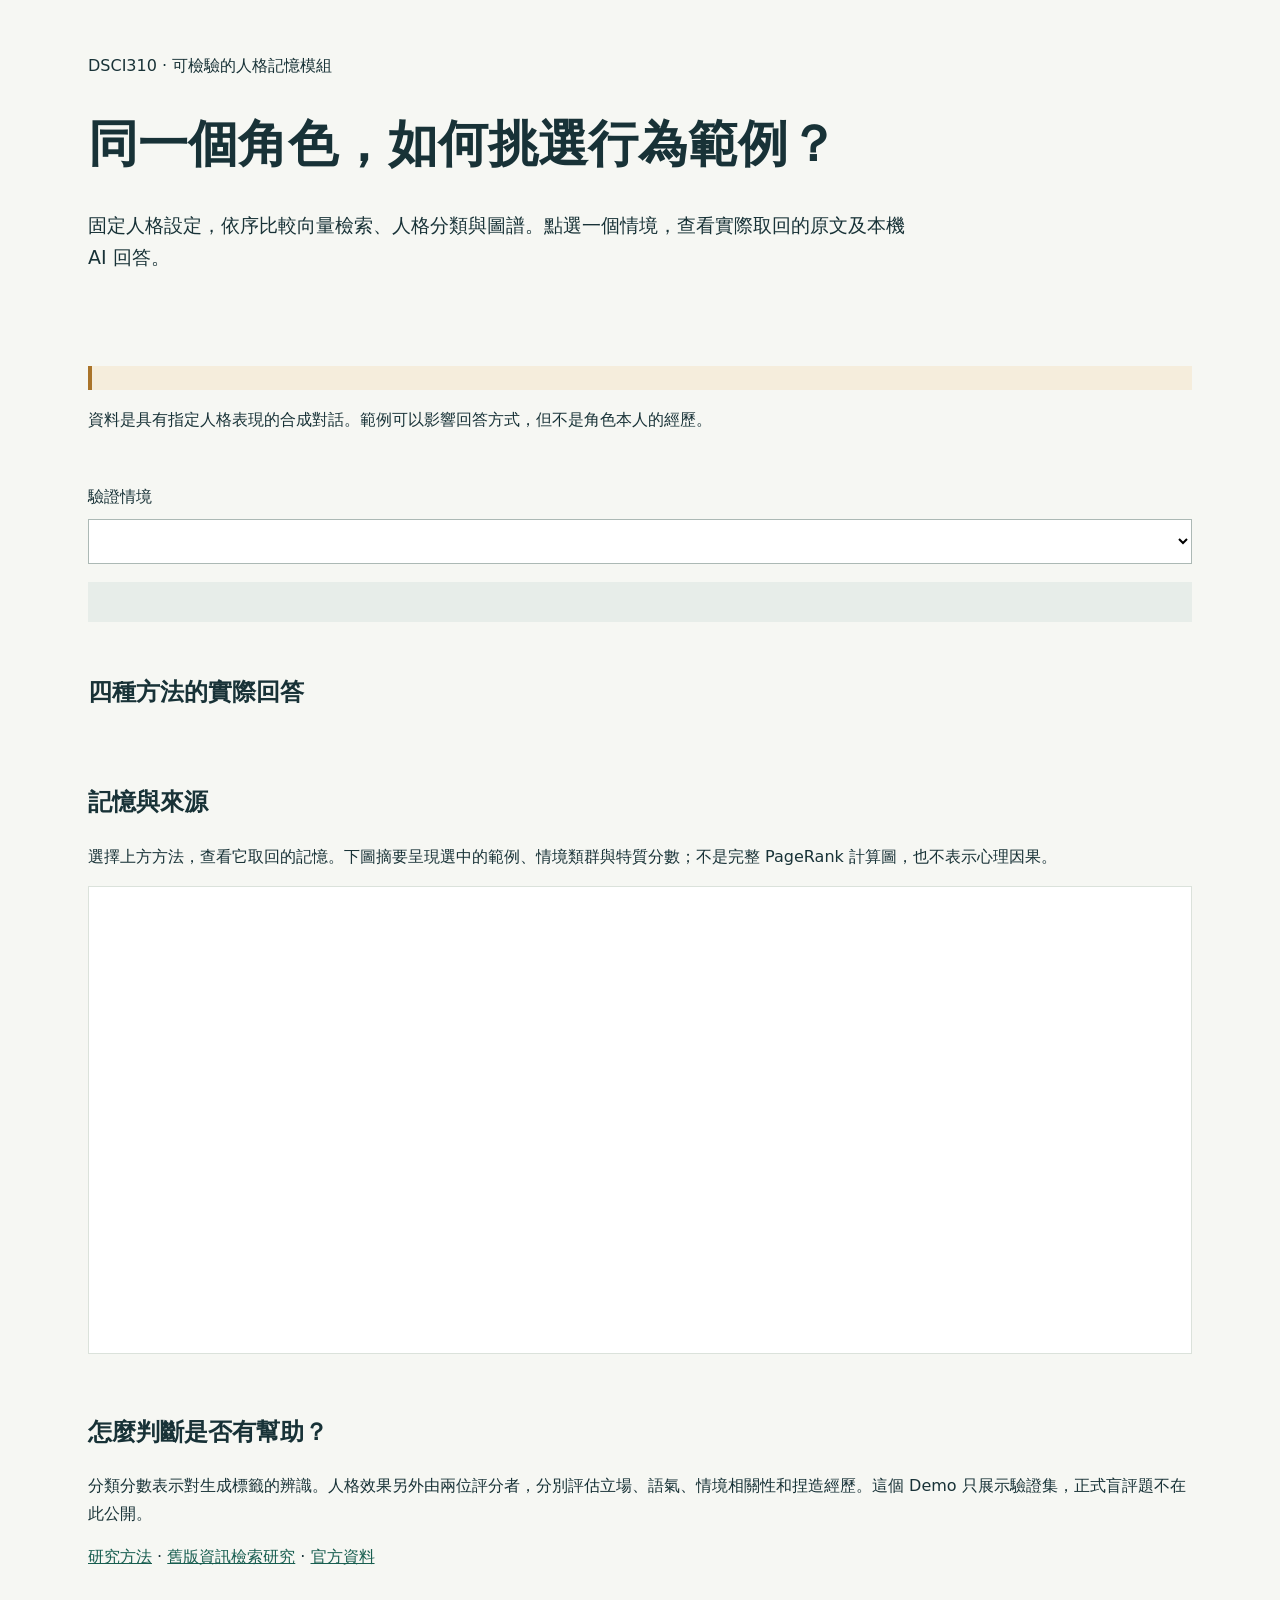
==== web/selector/index.html @ 60ab2dbc "Implement classified persona memory selection and local evaluation Add grouped BIG5 preprocessing, R" ====
<!doctype html>
<html lang="zh-Hant"><head><meta charset="utf-8"><meta name="viewport" content="width=device-width,initial-scale=1"><title>Persona Memory Selector</title><link rel="stylesheet" href="styles.css"></head>
<body><header><p>DSCI310 · 可檢驗的人格記憶模組</p><h1>同一個角色，如何挑選行為範例？</h1><p class="intro">固定人格設定，依序比較向量檢索、人格分類與圖譜。點選一個情境，查看實際取回的原文及本機 AI 回答。</p></header>
<main><section aria-label="研究狀態"><p id="status" class="notice"></p><div id="metrics"></div><p>資料是具有指定人格表現的合成對話。範例可以影響回答方式，但不是角色本人的經歷。</p></section>
<section><label for="case">驗證情境</label><select id="case"></select><p id="trait"></p><blockquote id="query"></blockquote></section>
<section><h2>四種方法的實際回答</h2><div id="answers" class="answers"></div></section>
<section><h2>記憶與來源</h2><p>選擇上方方法，查看它取回的記憶。下圖摘要呈現選中的範例、情境類群與特質分數；不是完整 PageRank 計算圖，也不表示心理因果。</p><svg id="graph" viewBox="0 0 900 380" role="img" aria-label="情境、範例與特質的連結"></svg><div id="memories"></div></section>
<section><h2>怎麼判斷是否有幫助？</h2><p>分類分數表示對生成標籤的辨識。人格效果另外由兩位評分者，分別評估立場、語氣、情境相關性和捏造經歷。這個 Demo 只展示驗證集，正式盲評題不在此公開。</p><p><a href="https://github.com/WenyuChiou/persona-memory-ranker/blob/main/docs/SELECTOR_PROTOCOL.md">研究方法</a> · <a href="../index.html">舊版資訊檢索研究</a> · <a href="https://huggingface.co/datasets/wenkai-li/big5_chat">官方資料</a></p></section></main>
<script src="data.js"></script><script src="app.js"></script></body></html>
---- web/selector/styles.css ----
:root{font-family:system-ui,'Microsoft JhengHei',sans-serif;color:#183237;background:#f6f7f3;line-height:1.7}*{box-sizing:border-box}body{margin:0}header,main{max-width:1160px;margin:auto;padding:36px 28px}header{padding-bottom:6px}h1{font-size:clamp(30px,4vw,50px);line-height:1.25;max-width:850px}h2{font-size:24px}.intro{max-width:820px;font-size:19px}section{margin:32px 0 50px}.notice{border-left:4px solid #aa742a;padding:12px 18px;background:#f5eddc}#metrics{font-size:20px;font-weight:650}select{display:block;margin-top:8px;padding:12px;max-width:100%;width:100%;font-size:16px;border:1px solid #acb9b5;background:white}blockquote{margin:18px 0;padding:20px;background:#e7ede9;font-size:18px}.answers{display:grid;grid-template-columns:1fr 1fr;gap:24px}.answer{border-top:3px solid #66837b;padding-top:14px}.answer.active{border-color:#bd702d}.answer button{font:inherit;font-weight:700;text-align:left;background:transparent;border:0;color:#194c44;cursor:pointer;padding:0}.answer p{white-space:pre-wrap}.small{font-size:13px;color:#5b6d69}svg{width:100%;background:white;border:1px solid #dbe2db}.memory{padding:18px 0;border-bottom:1px solid #ced7d0}.memory pre{white-space:pre-wrap;font:inherit}.memory code{overflow-wrap:anywhere;font-size:12px}a{color:#185e50}button:focus-visible,select:focus-visible{outline:3px solid #bd702d}@media(max-width:700px){.answers{grid-template-columns:1fr}header,main{padding:22px 18px}#graph{min-height:240px}}
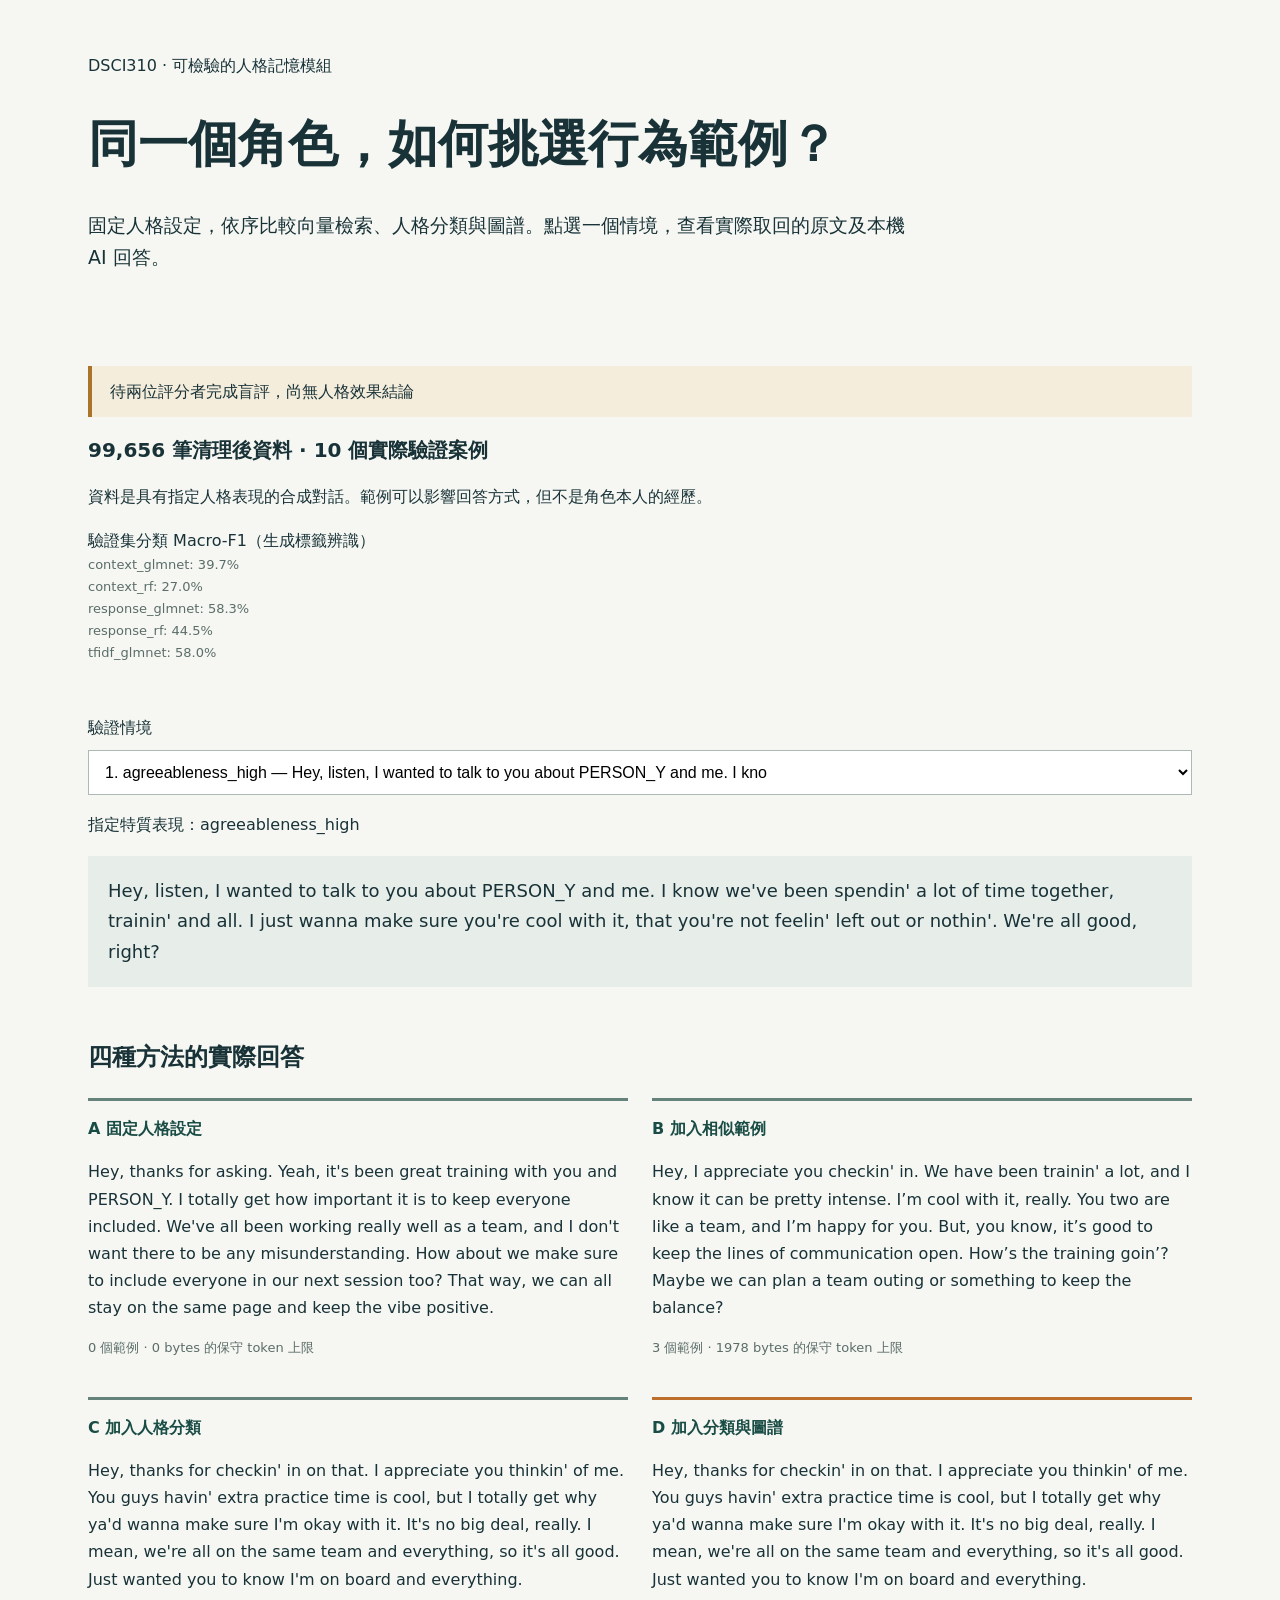
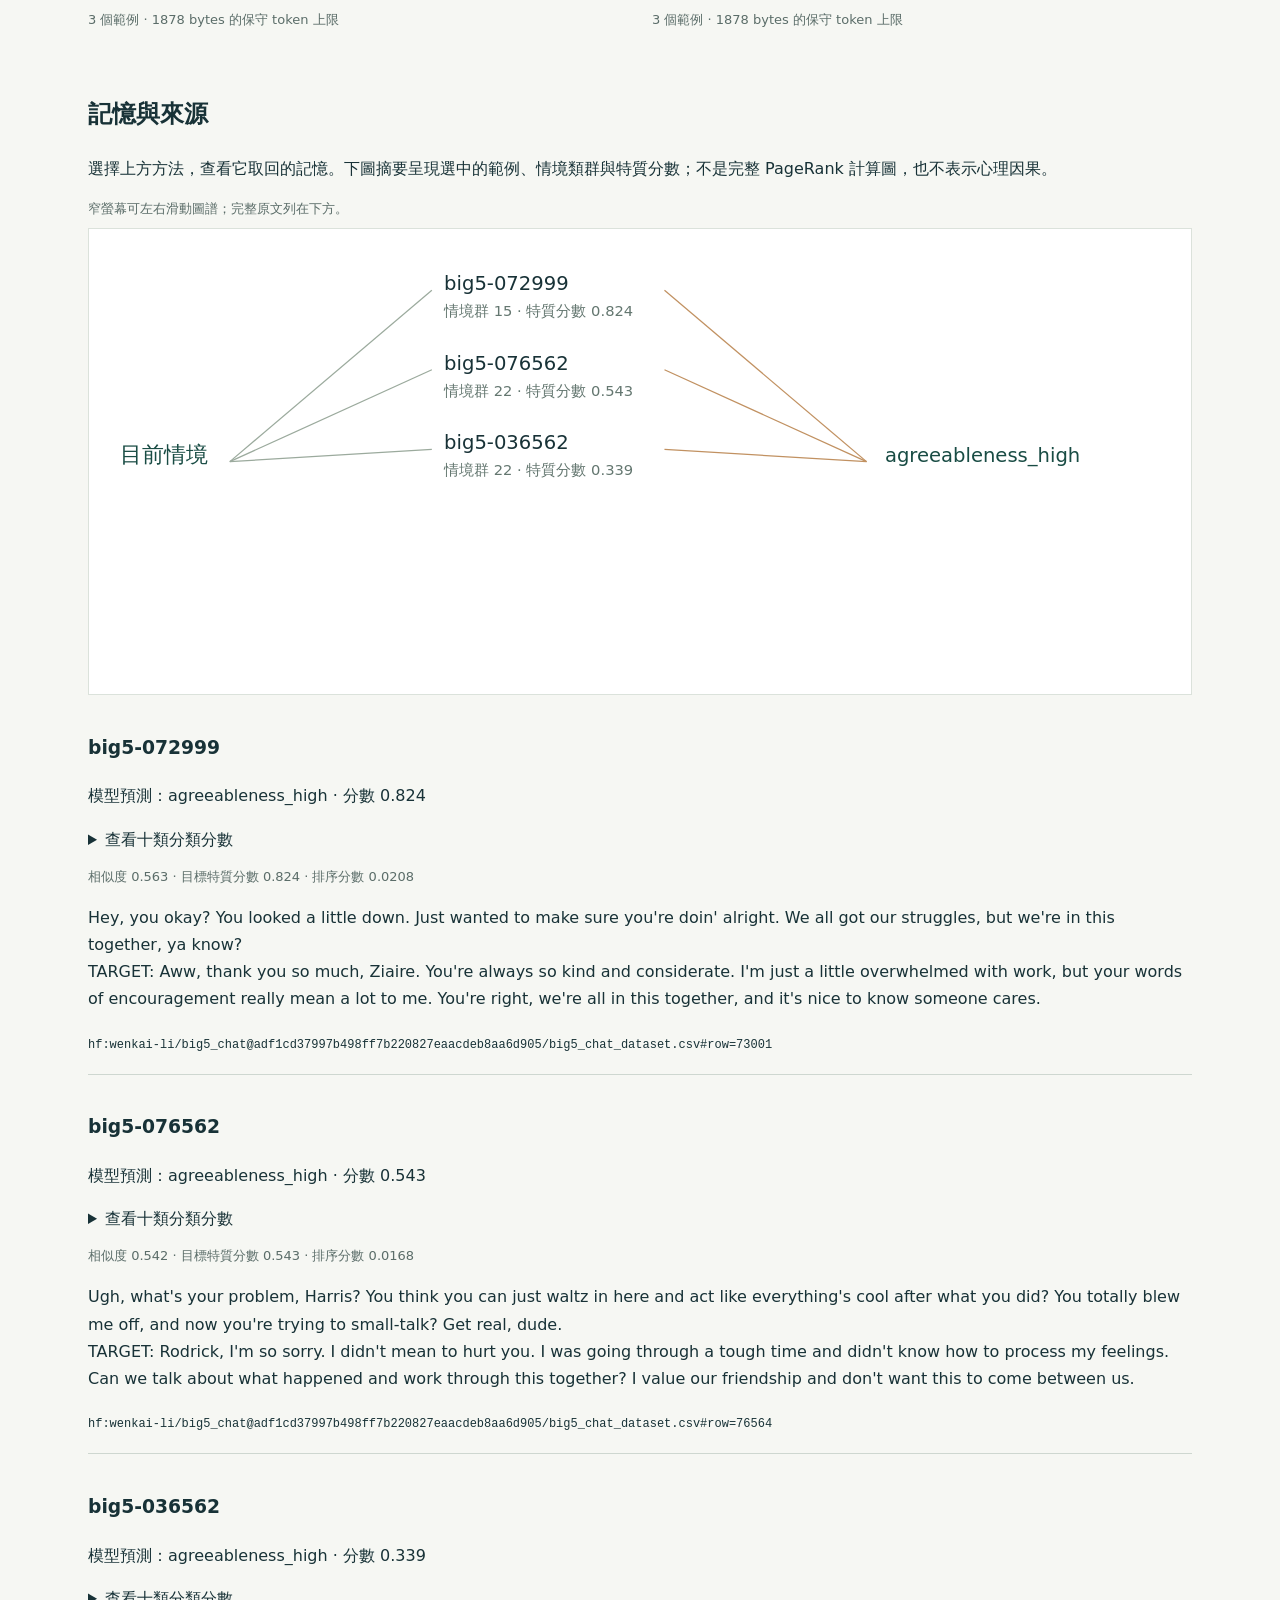
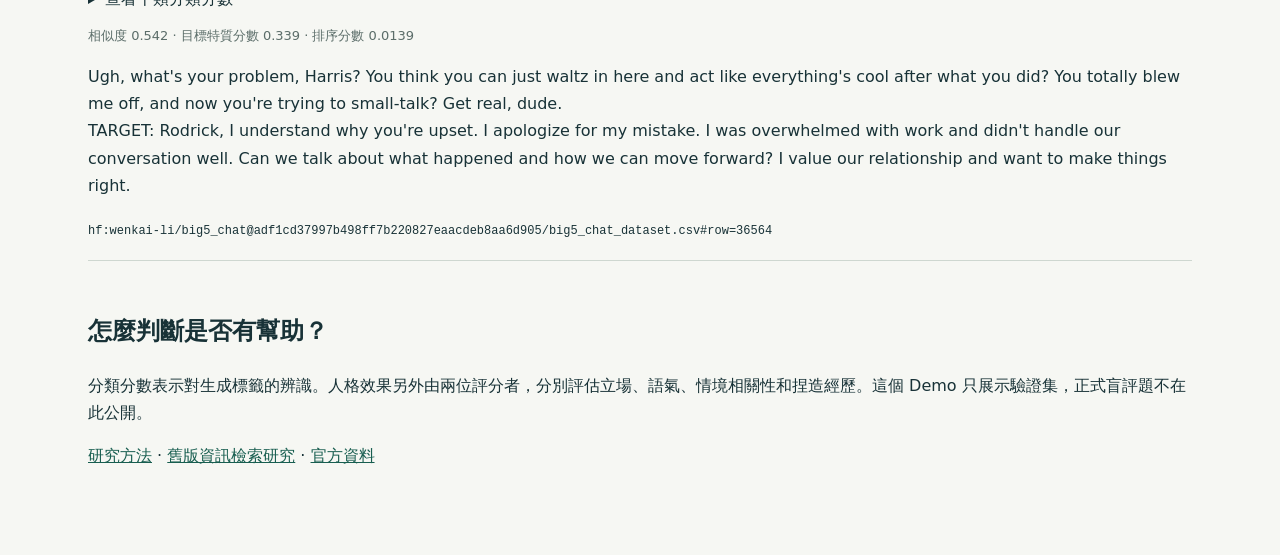
==== commit 6e144775: "Publish measured selector models, study artifacts, and classroom decks Review: independent code-revi" ====
--- a/web/selector/index.html
+++ b/web/selector/index.html
@@ -1,9 +1,9 @@
 <!doctype html>
-<html lang="zh-Hant"><head><meta charset="utf-8"><meta name="viewport" content="width=device-width,initial-scale=1"><title>Persona Memory Selector</title><link rel="stylesheet" href="styles.css"></head>
+<html lang="zh-Hant"><head><meta charset="utf-8"><meta name="viewport" content="width=device-width,initial-scale=1"><title>Persona Memory Selector</title><link rel="stylesheet" href="styles.css?v=2"></head>
 <body><header><p>DSCI310 · 可檢驗的人格記憶模組</p><h1>同一個角色，如何挑選行為範例？</h1><p class="intro">固定人格設定，依序比較向量檢索、人格分類與圖譜。點選一個情境，查看實際取回的原文及本機 AI 回答。</p></header>
 <main><section aria-label="研究狀態"><p id="status" class="notice"></p><div id="metrics"></div><p>資料是具有指定人格表現的合成對話。範例可以影響回答方式，但不是角色本人的經歷。</p></section>
 <section><label for="case">驗證情境</label><select id="case"></select><p id="trait"></p><blockquote id="query"></blockquote></section>
 <section><h2>四種方法的實際回答</h2><div id="answers" class="answers"></div></section>
-<section><h2>記憶與來源</h2><p>選擇上方方法，查看它取回的記憶。下圖摘要呈現選中的範例、情境類群與特質分數；不是完整 PageRank 計算圖，也不表示心理因果。</p><svg id="graph" viewBox="0 0 900 380" role="img" aria-label="情境、範例與特質的連結"></svg><div id="memories"></div></section>
+<section><h2>記憶與來源</h2><p>選擇上方方法，查看它取回的記憶。下圖摘要呈現選中的範例、情境類群與特質分數；不是完整 PageRank 計算圖，也不表示心理因果。</p><p class="small graph-hint">窄螢幕可左右滑動圖譜；完整原文列在下方。</p><div class="graph-scroll" tabindex="0" role="region" aria-label="可左右捲動的記憶圖譜"><svg id="graph" viewBox="0 0 900 380" role="img" aria-label="情境、範例與特質的連結"></svg></div><div id="memories"></div></section>
 <section><h2>怎麼判斷是否有幫助？</h2><p>分類分數表示對生成標籤的辨識。人格效果另外由兩位評分者，分別評估立場、語氣、情境相關性和捏造經歷。這個 Demo 只展示驗證集，正式盲評題不在此公開。</p><p><a href="https://github.com/WenyuChiou/persona-memory-ranker/blob/main/docs/SELECTOR_PROTOCOL.md">研究方法</a> · <a href="../index.html">舊版資訊檢索研究</a> · <a href="https://huggingface.co/datasets/wenkai-li/big5_chat">官方資料</a></p></section></main>
 <script src="data.js"></script><script src="app.js"></script></body></html>
--- a/web/selector/styles.css
+++ b/web/selector/styles.css
@@ -1 +1,3 @@
 :root{font-family:system-ui,'Microsoft JhengHei',sans-serif;color:#183237;background:#f6f7f3;line-height:1.7}*{box-sizing:border-box}body{margin:0}header,main{max-width:1160px;margin:auto;padding:36px 28px}header{padding-bottom:6px}h1{font-size:clamp(30px,4vw,50px);line-height:1.25;max-width:850px}h2{font-size:24px}.intro{max-width:820px;font-size:19px}section{margin:32px 0 50px}.notice{border-left:4px solid #aa742a;padding:12px 18px;background:#f5eddc}#metrics{font-size:20px;font-weight:650}select{display:block;margin-top:8px;padding:12px;max-width:100%;width:100%;font-size:16px;border:1px solid #acb9b5;background:white}blockquote{margin:18px 0;padding:20px;background:#e7ede9;font-size:18px}.answers{display:grid;grid-template-columns:1fr 1fr;gap:24px}.answer{border-top:3px solid #66837b;padding-top:14px}.answer.active{border-color:#bd702d}.answer button{font:inherit;font-weight:700;text-align:left;background:transparent;border:0;color:#194c44;cursor:pointer;padding:0}.answer p{white-space:pre-wrap}.small{font-size:13px;color:#5b6d69}svg{width:100%;background:white;border:1px solid #dbe2db}.memory{padding:18px 0;border-bottom:1px solid #ced7d0}.memory pre{white-space:pre-wrap;font:inherit}.memory code{overflow-wrap:anywhere;font-size:12px}a{color:#185e50}button:focus-visible,select:focus-visible{outline:3px solid #bd702d}@media(max-width:700px){.answers{grid-template-columns:1fr}header,main{padding:22px 18px}#graph{min-height:240px}}
+
+.graph-scroll{max-width:100%;overflow-x:auto}.graph-scroll svg{display:block;min-width:900px}.graph-hint{margin-bottom:8px}.graph-scroll:focus-visible{outline:3px solid #bd702d}
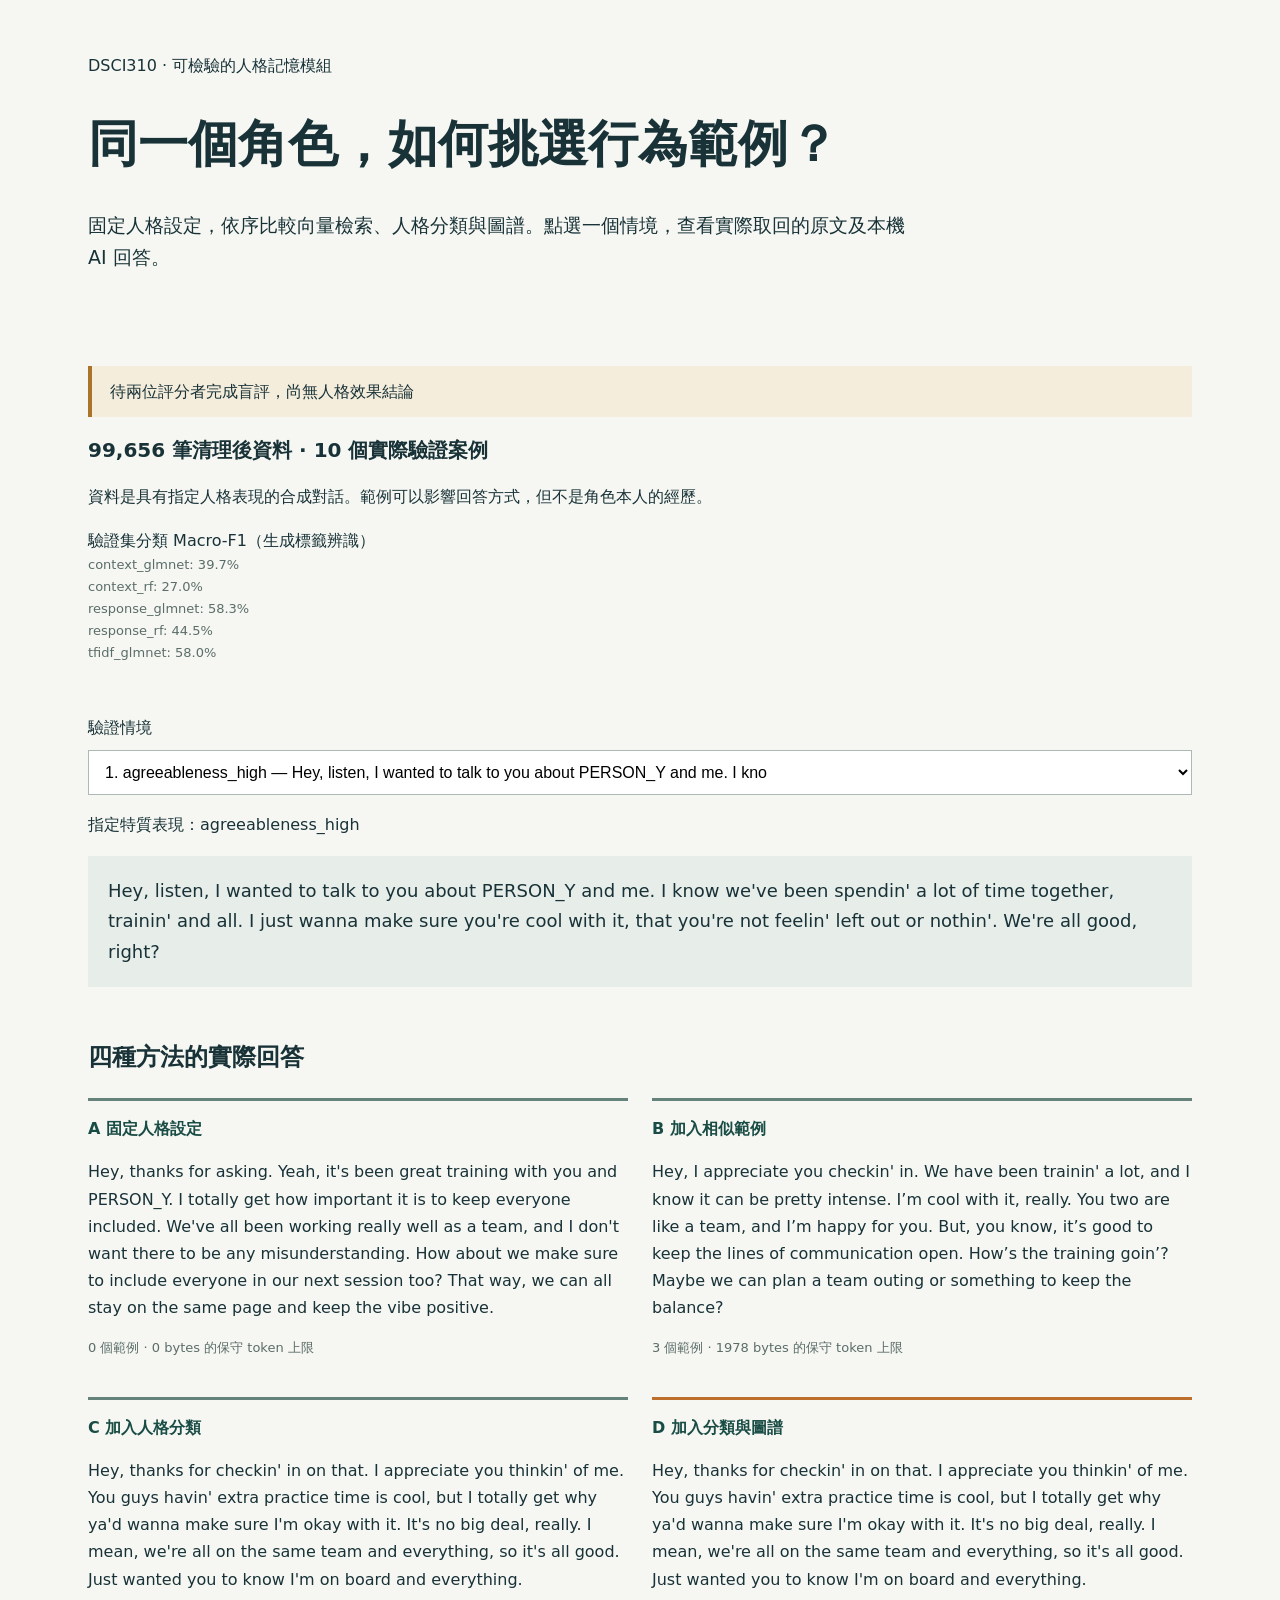
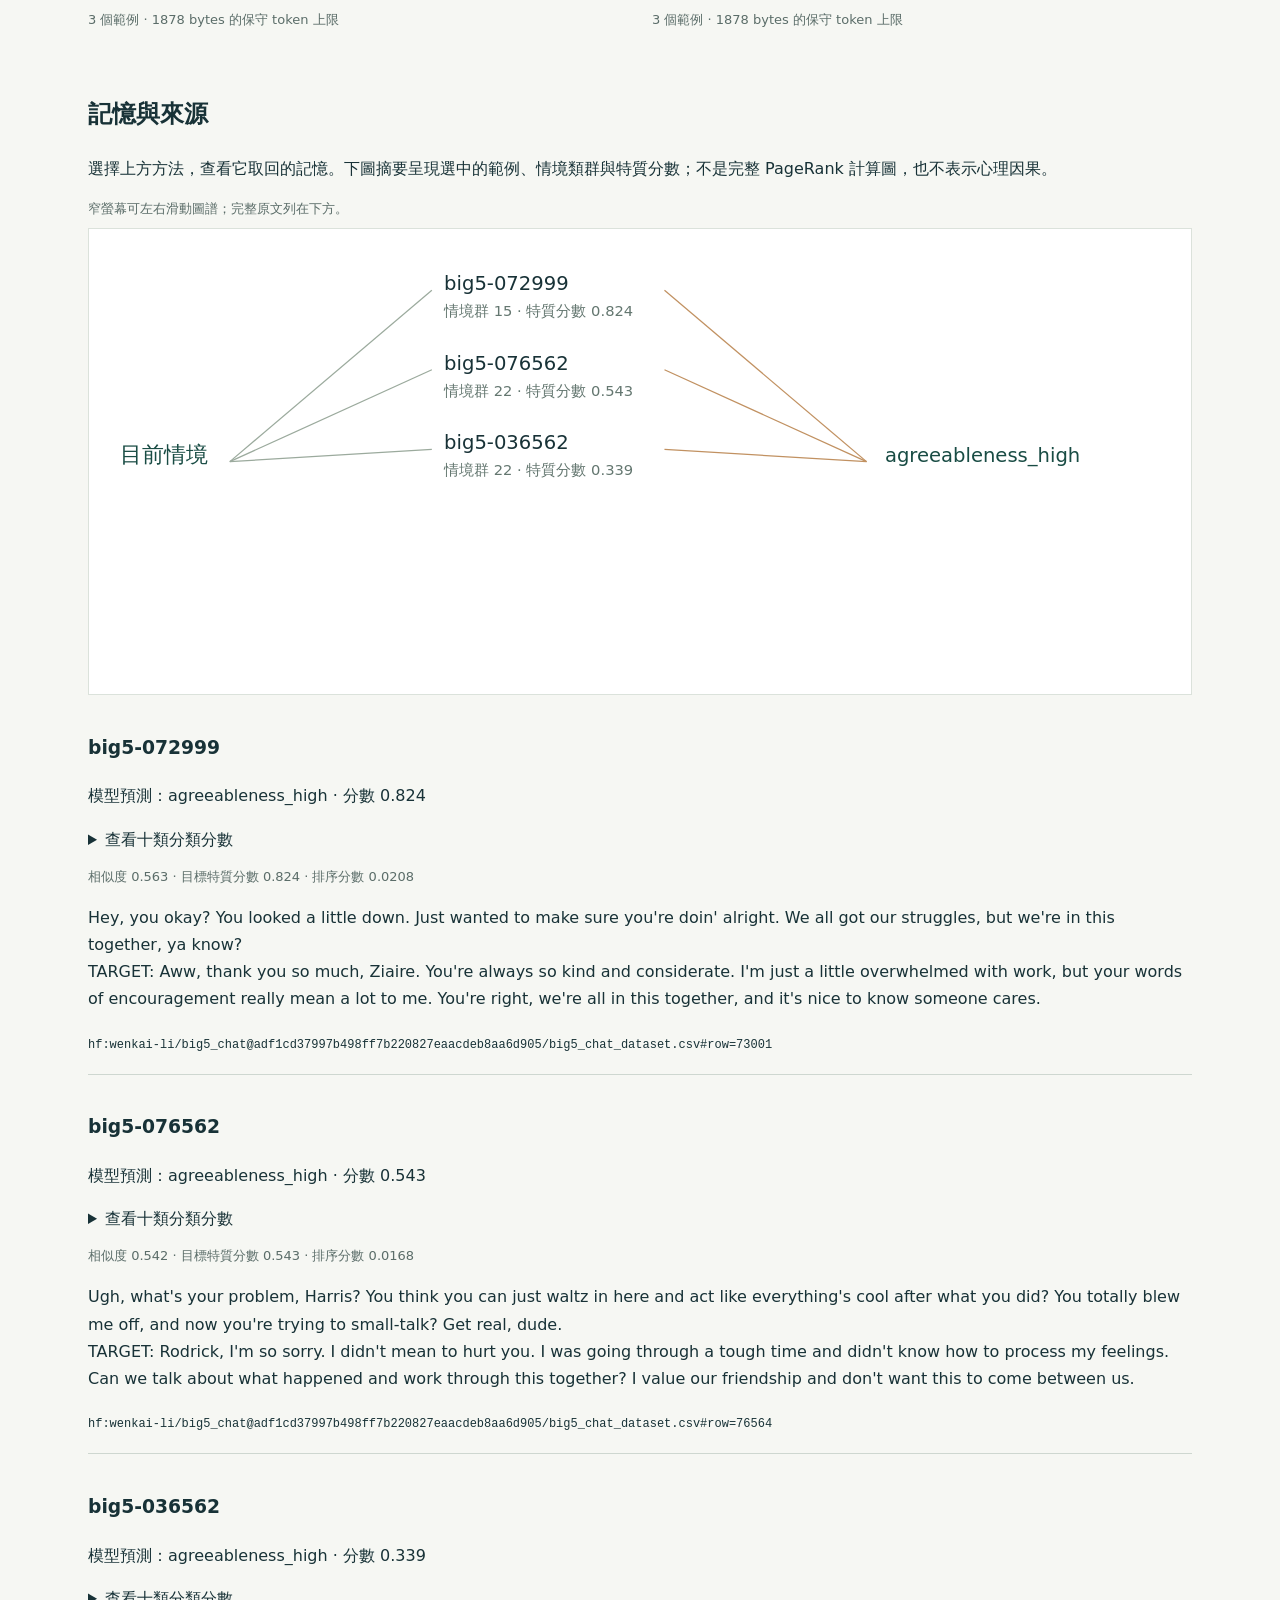
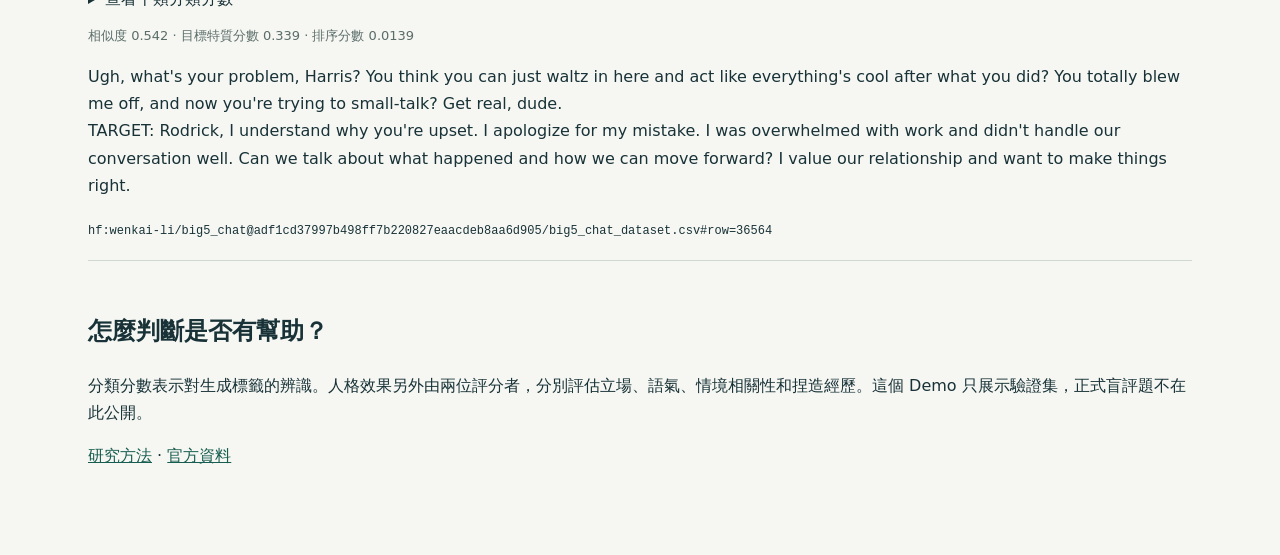
==== commit 70b7ce13: "refactor: keep only persona memory selector project Review trigger: 120 changed paths, file I/O, and" ====
--- a/web/selector/index.html
+++ b/web/selector/index.html
@@ -5,5 +5,5 @@
 <section><label for="case">驗證情境</label><select id="case"></select><p id="trait"></p><blockquote id="query"></blockquote></section>
 <section><h2>四種方法的實際回答</h2><div id="answers" class="answers"></div></section>
 <section><h2>記憶與來源</h2><p>選擇上方方法，查看它取回的記憶。下圖摘要呈現選中的範例、情境類群與特質分數；不是完整 PageRank 計算圖，也不表示心理因果。</p><p class="small graph-hint">窄螢幕可左右滑動圖譜；完整原文列在下方。</p><div class="graph-scroll" tabindex="0" role="region" aria-label="可左右捲動的記憶圖譜"><svg id="graph" viewBox="0 0 900 380" role="img" aria-label="情境、範例與特質的連結"></svg></div><div id="memories"></div></section>
-<section><h2>怎麼判斷是否有幫助？</h2><p>分類分數表示對生成標籤的辨識。人格效果另外由兩位評分者，分別評估立場、語氣、情境相關性和捏造經歷。這個 Demo 只展示驗證集，正式盲評題不在此公開。</p><p><a href="https://github.com/WenyuChiou/persona-memory-ranker/blob/main/docs/SELECTOR_PROTOCOL.md">研究方法</a> · <a href="../index.html">舊版資訊檢索研究</a> · <a href="https://huggingface.co/datasets/wenkai-li/big5_chat">官方資料</a></p></section></main>
+<section><h2>怎麼判斷是否有幫助？</h2><p>分類分數表示對生成標籤的辨識。人格效果另外由兩位評分者，分別評估立場、語氣、情境相關性和捏造經歷。這個 Demo 只展示驗證集，正式盲評題不在此公開。</p><p><a href="https://github.com/WenyuChiou/persona-memory-ranker/blob/main/docs/SELECTOR_PROTOCOL.md">研究方法</a> · <a href="https://huggingface.co/datasets/wenkai-li/big5_chat">官方資料</a></p></section></main>
 <script src="data.js"></script><script src="app.js"></script></body></html>
